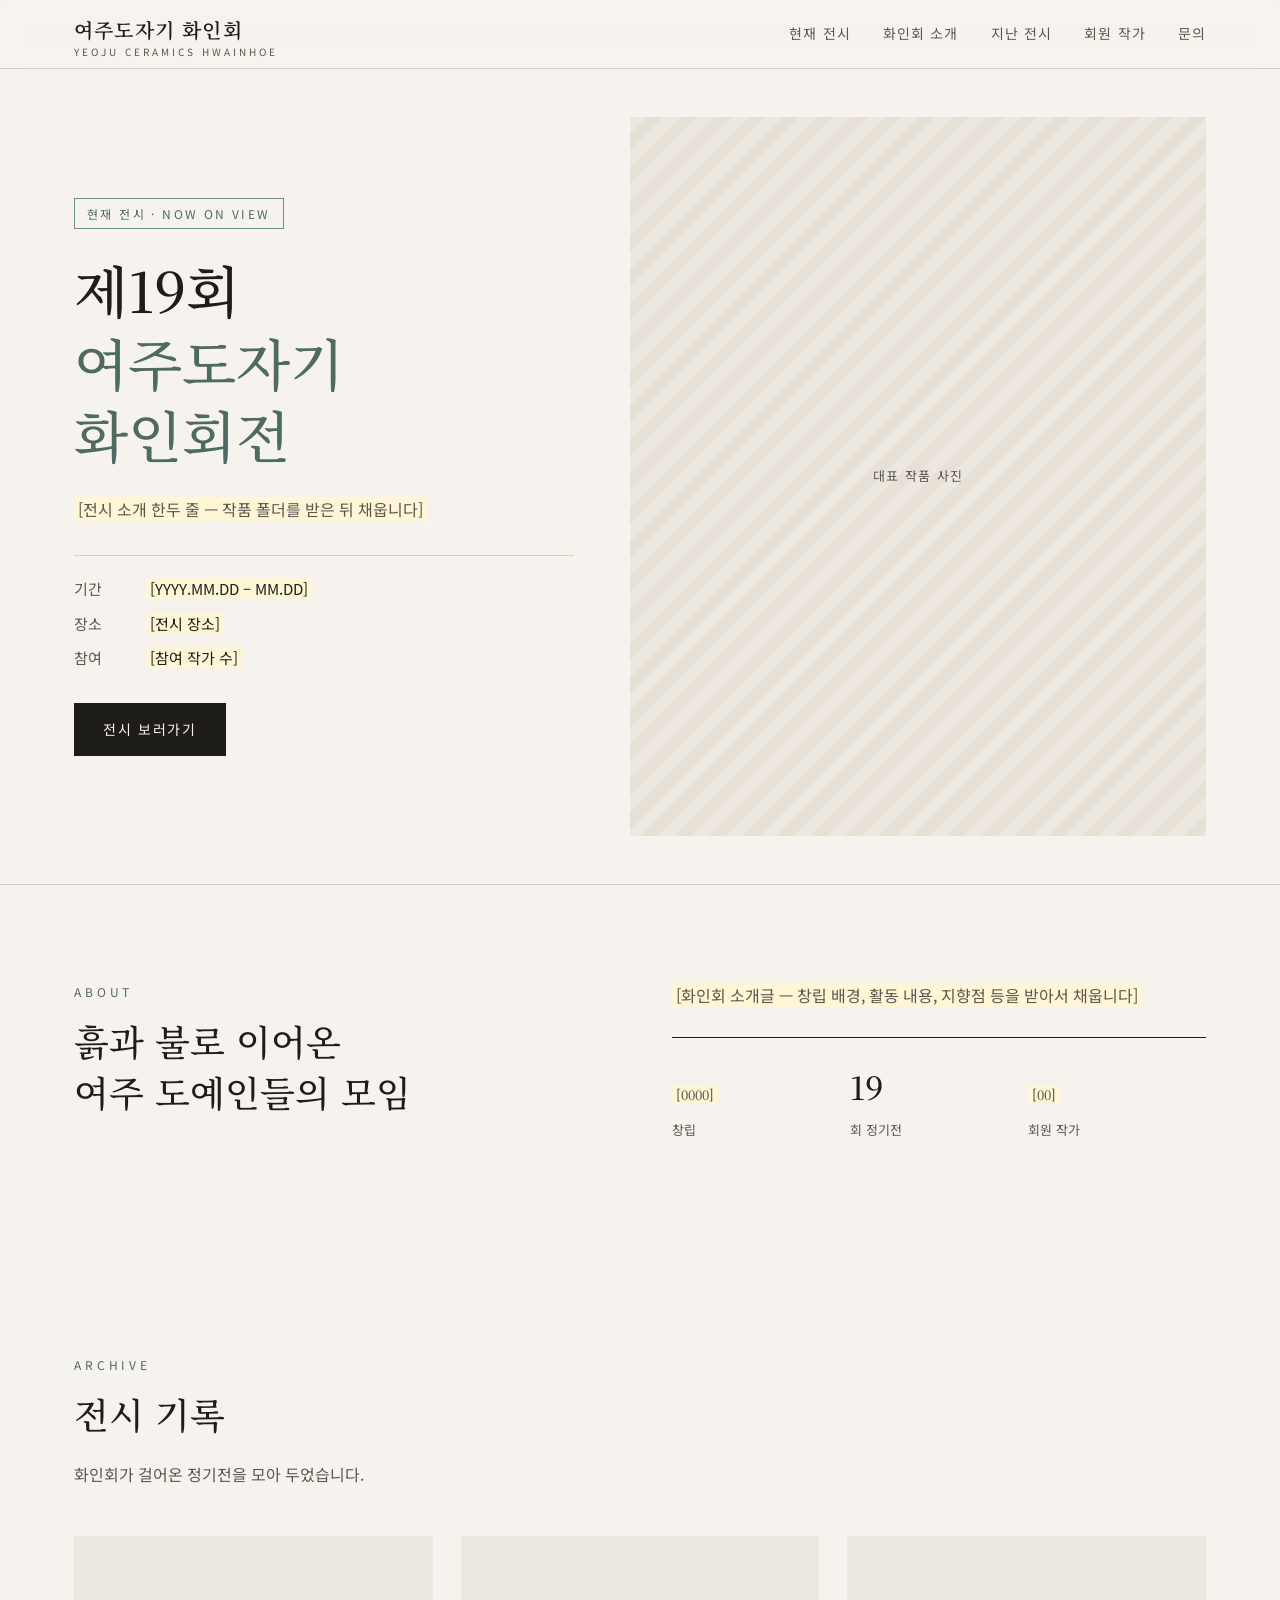
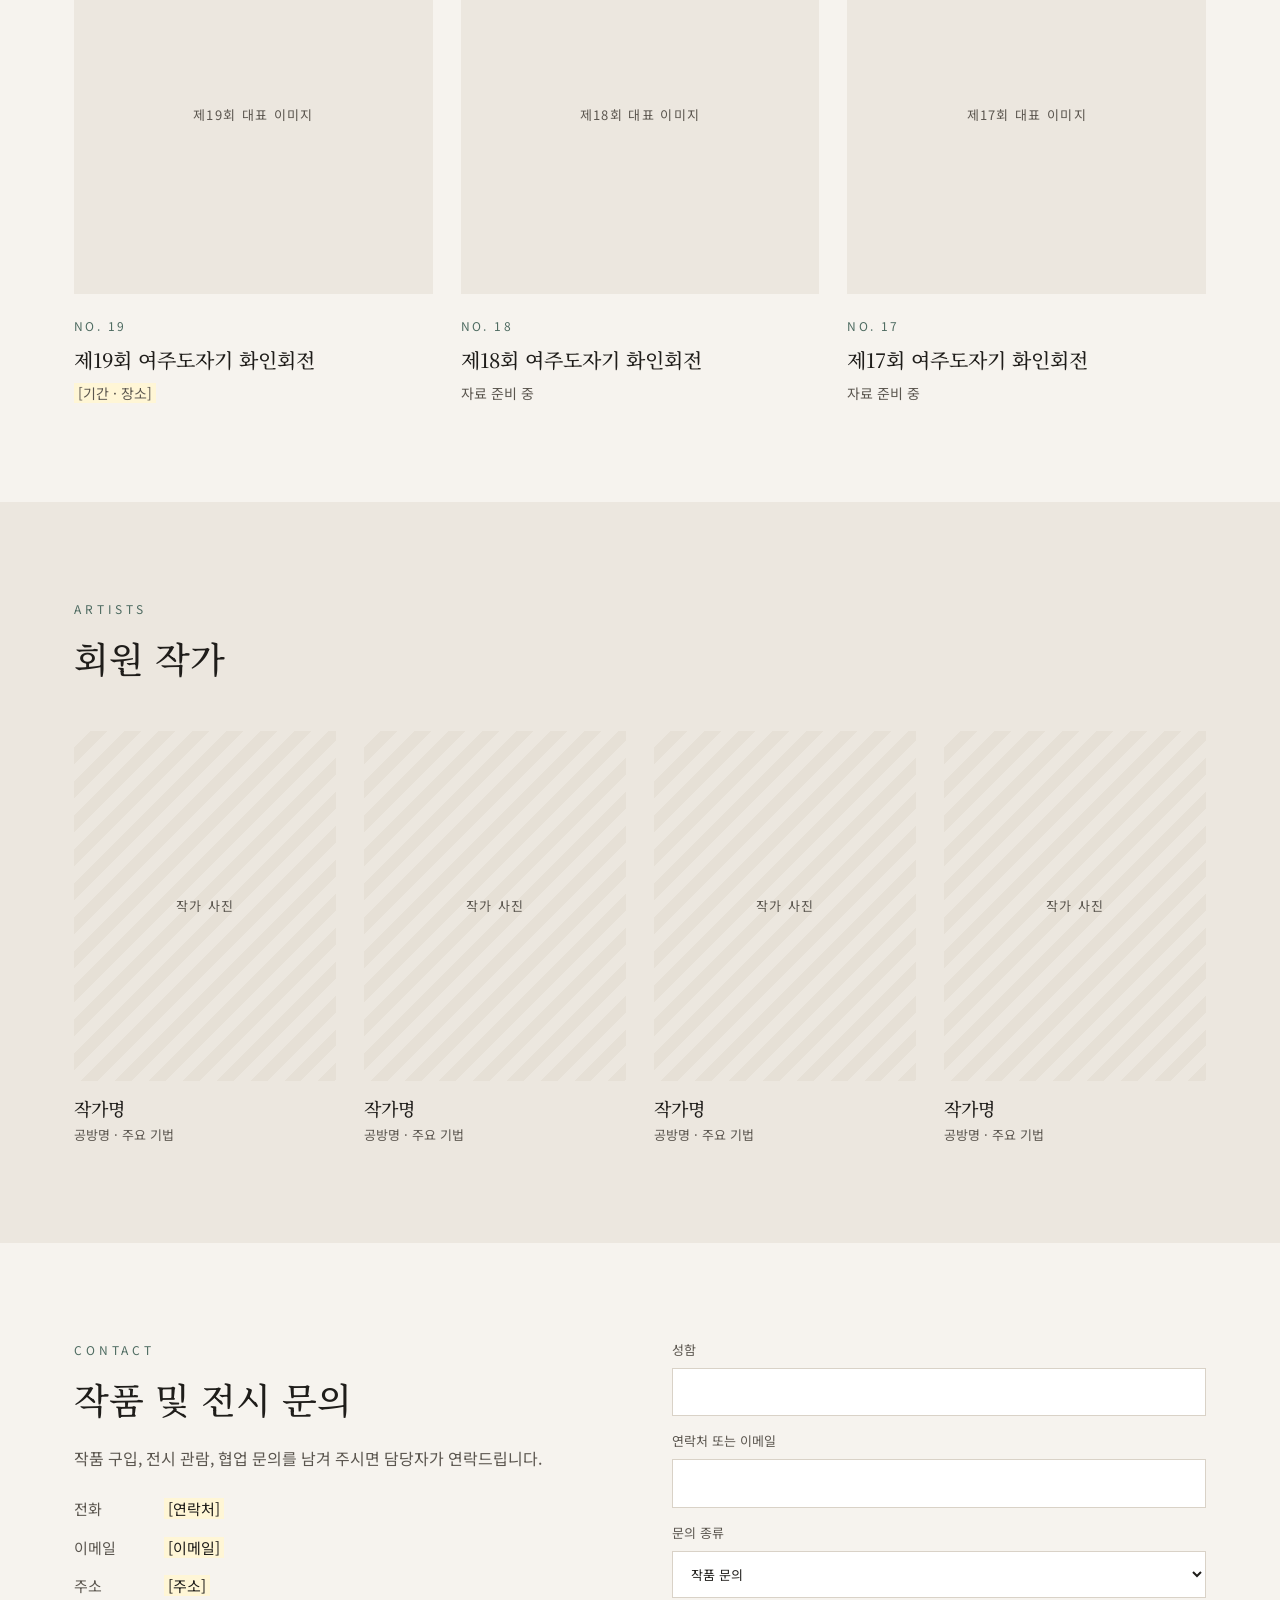
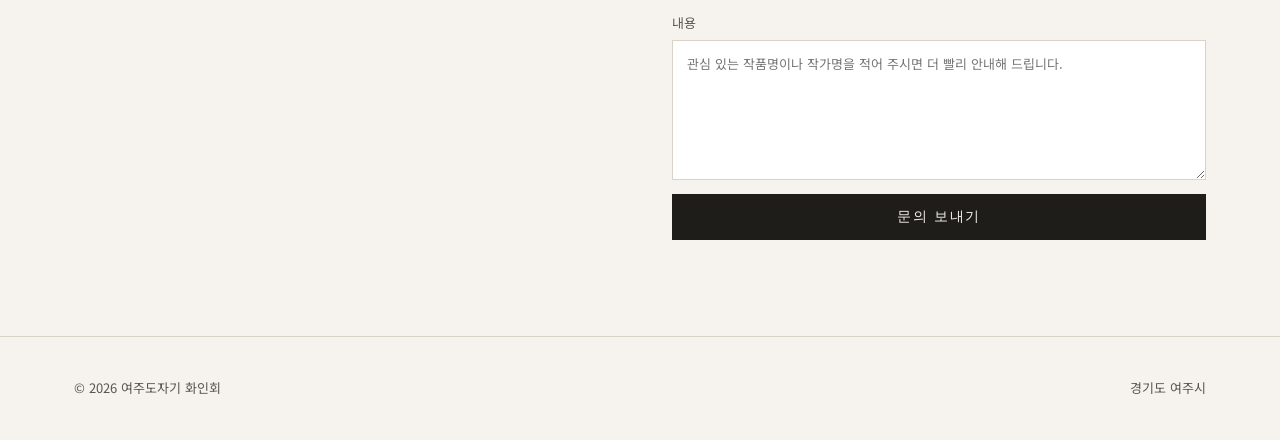
==== index.html @ 6e6736ce "여주도자기 화인회 사이트 기본 구성 Co-Authored-By: Claude Opus 5.5 <noreply@anthropic.com> Claude-Session: https://" ====
<!DOCTYPE html>
<html lang="ko">
<head>
<meta charset="UTF-8">
<meta name="viewport" content="width=device-width, initial-scale=1.0">
<title>여주도자기 화인회</title>
<meta name="description" content="여주도자기 화인회 — 여주 도예인들의 작품을 소개하는 온라인 전시관">
<link rel="preconnect" href="https://fonts.googleapis.com">
<link rel="preconnect" href="https://fonts.gstatic.com" crossorigin>
<link href="https://fonts.googleapis.com/css2?family=Noto+Sans+KR:wght@300;400;500&family=Noto+Serif+KR:wght@400;500;600&display=swap" rel="stylesheet">
<link rel="stylesheet" href="assets/css/style.css">
</head>
<body>

<header class="site-header">
  <div class="wrap">
    <a href="./" class="logo">여주도자기 화인회<small>YEOJU CERAMICS HWAINHOE</small></a>
    <nav class="nav">
      <a href="#exhibition">현재 전시</a>
      <a href="#about">화인회 소개</a>
      <a href="#archive">지난 전시</a>
      <a href="#artists">회원 작가</a>
      <a href="#contact">문의</a>
    </nav>
    <button class="menu-btn" aria-label="메뉴">☰</button>
  </div>
</header>

<!-- 현재 전시 -->
<section class="hero" id="exhibition">
  <div class="wrap">
    <div>
      <span class="tag">현재 전시 · NOW ON VIEW</span>
      <h1>제19회<br><em>여주도자기 화인회전</em></h1>
      <p class="lead"><span class="todo">[전시 소개 한두 줄 — 작품 폴더를 받은 뒤 채웁니다]</span></p>
      <dl class="meta">
        <dt>기간</dt><dd><span class="todo">[YYYY.MM.DD – MM.DD]</span></dd>
        <dt>장소</dt><dd><span class="todo">[전시 장소]</span></dd>
        <dt>참여</dt><dd><span class="todo">[참여 작가 수]</span></dd>
      </dl>
      <a href="exhibitions/19th/" class="btn solid">전시 보러가기</a>
    </div>
    <div class="visual placeholder">대표 작품 사진</div>
  </div>
</section>

<!-- 소개 -->
<section class="intro" id="about">
  <div class="wrap">
    <div>
      <p class="eyebrow">About</p>
      <h2 class="h2">흙과 불로 이어온<br>여주 도예인들의 모임</h2>
    </div>
    <div>
      <p class="lead"><span class="todo">[화인회 소개글 — 창립 배경, 활동 내용, 지향점 등을 받아서 채웁니다]</span></p>
      <div class="stats">
        <div><b><span class="todo">[0000]</span></b><span>창립</span></div>
        <div><b>19</b><span>회 정기전</span></div>
        <div><b><span class="todo">[00]</span></b><span>회원 작가</span></div>
      </div>
    </div>
  </div>
</section>

<!-- 지난 전시 -->
<section id="archive">
  <div class="wrap">
    <p class="eyebrow">Archive</p>
    <h2 class="h2">전시 기록</h2>
    <p class="lead">화인회가 걸어온 정기전을 모아 두었습니다.</p>
    <div class="ex-list">
      <a class="ex-card" href="exhibitions/19th/">
        <div class="thumb placeholder">제19회 대표 이미지</div>
        <span class="no">NO. 19</span>
        <h3>제19회 여주도자기 화인회전</h3>
        <p><span class="todo">[기간 · 장소]</span></p>
      </a>
      <div class="ex-card">
        <div class="thumb placeholder">제18회 대표 이미지</div>
        <span class="no">NO. 18</span>
        <h3>제18회 여주도자기 화인회전</h3>
        <p>자료 준비 중</p>
      </div>
      <div class="ex-card">
        <div class="thumb placeholder">제17회 대표 이미지</div>
        <span class="no">NO. 17</span>
        <h3>제17회 여주도자기 화인회전</h3>
        <p>자료 준비 중</p>
      </div>
    </div>
  </div>
</section>

<!-- 회원 작가 -->
<section class="artists" id="artists">
  <div class="wrap">
    <p class="eyebrow">Artists</p>
    <h2 class="h2">회원 작가</h2>
    <div class="artist-grid">
      <div class="artist"><div class="ph placeholder">작가 사진</div><h4>작가명</h4><p>공방명 · 주요 기법</p></div>
      <div class="artist"><div class="ph placeholder">작가 사진</div><h4>작가명</h4><p>공방명 · 주요 기법</p></div>
      <div class="artist"><div class="ph placeholder">작가 사진</div><h4>작가명</h4><p>공방명 · 주요 기법</p></div>
      <div class="artist"><div class="ph placeholder">작가 사진</div><h4>작가명</h4><p>공방명 · 주요 기법</p></div>
    </div>
  </div>
</section>

<!-- 문의 -->
<section class="contact" id="contact">
  <div class="wrap">
    <div class="info">
      <p class="eyebrow">Contact</p>
      <h2 class="h2">작품 및 전시 문의</h2>
      <p class="lead">작품 구입, 전시 관람, 협업 문의를 남겨 주시면 담당자가 연락드립니다.</p>
      <dl>
        <dt>전화</dt><dd><span class="todo">[연락처]</span></dd>
        <dt>이메일</dt><dd><span class="todo">[이메일]</span></dd>
        <dt>주소</dt><dd><span class="todo">[주소]</span></dd>
      </dl>
    </div>
    <!-- 문의 양식: Formspree 등에서 받은 주소를 action에 넣으면 작동합니다 -->
    <form class="inquiry" action="https://formspree.io/f/YOUR_FORM_ID" method="POST">
      <label>성함<input name="name" required></label>
      <label>연락처 또는 이메일<input name="contact" required></label>
      <label>문의 종류
        <select name="type">
          <option>작품 문의</option><option>전시 관람</option><option>협업·기타</option>
        </select>
      </label>
      <label>내용<textarea name="message" required placeholder="관심 있는 작품명이나 작가명을 적어 주시면 더 빨리 안내해 드립니다."></textarea></label>
      <button class="btn solid" type="submit">문의 보내기</button>
    </form>
  </div>
</section>

<footer class="site-footer">
  <div class="wrap">
    <span>© <span data-year></span> 여주도자기 화인회</span>
    <span>경기도 여주시</span>
  </div>
</footer>

<script src="assets/js/main.js"></script>
</body>
</html>
---- assets/css/style.css ----
/* 여주도자기 화인회 — 전시장 컨셉 스타일 */
:root{
  --paper:#f6f3ee;      /* 백자 바탕 */
  --paper-2:#ece7df;
  --ink:#1f1d1a;        /* 먹색 */
  --ink-2:#5b564f;
  --line:#d9d2c7;
  --celadon:#6f8f84;    /* 청자색 포인트 */
  --celadon-d:#4e6b61;
  --max:1180px;
  --serif:"Noto Serif KR", "Nanum Myeongjo", serif;
  --sans:"Noto Sans KR", "Apple SD Gothic Neo", "Malgun Gothic", sans-serif;
}
*{box-sizing:border-box;margin:0;padding:0}
html{scroll-behavior:smooth}
body{background:var(--paper);color:var(--ink);font-family:var(--sans);font-size:16px;line-height:1.75;word-break:keep-all;-webkit-font-smoothing:antialiased}
img{max-width:100%;display:block}
a{color:inherit;text-decoration:none}
.wrap{max-width:var(--max);margin:0 auto;padding:0 24px}

/* 헤더 */
.site-header{position:sticky;top:0;z-index:50;background:rgba(246,243,238,.92);backdrop-filter:blur(8px);border-bottom:1px solid var(--line)}
.site-header .wrap{display:flex;align-items:center;justify-content:space-between;height:68px}
.logo{font-family:var(--serif);font-size:20px;font-weight:600;letter-spacing:.06em}
.logo small{display:block;font-family:var(--sans);font-size:10px;letter-spacing:.3em;color:var(--ink-2);font-weight:400;line-height:1}
.nav{display:flex;gap:32px;font-size:14px;letter-spacing:.08em}
.nav a{color:var(--ink-2);padding:6px 0;border-bottom:1px solid transparent;transition:.2s}
.nav a:hover,.nav a.on{color:var(--ink);border-color:var(--ink)}
.menu-btn{display:none;background:none;border:0;font-size:22px;cursor:pointer;color:var(--ink)}

/* 공통 섹션 */
section{padding:96px 0}
.eyebrow{font-size:12px;letter-spacing:.32em;color:var(--celadon-d);text-transform:uppercase;margin-bottom:14px}
.h2{font-family:var(--serif);font-size:clamp(26px,3.2vw,36px);font-weight:500;line-height:1.4;margin-bottom:20px}
.lead{color:var(--ink-2);max-width:640px}
.btn{display:inline-block;padding:13px 28px;border:1px solid var(--ink);font-size:14px;letter-spacing:.12em;transition:.2s}
.btn:hover{background:var(--ink);color:var(--paper)}
.btn.solid{background:var(--ink);color:var(--paper)}
.btn.solid:hover{background:var(--celadon-d);border-color:var(--celadon-d)}
.placeholder{background:repeating-linear-gradient(135deg,var(--paper-2) 0 12px,#e6e0d6 12px 24px);display:flex;align-items:center;justify-content:center;color:var(--ink-2);font-size:13px;letter-spacing:.1em}
.todo{background:#fff6d6;padding:0 4px}

/* 메인 히어로 = 현재 전시 */
.hero{padding:0;border-bottom:1px solid var(--line)}
.hero .wrap{display:grid;grid-template-columns:1fr 1.15fr;gap:56px;align-items:center;min-height:calc(88vh - 68px);padding-top:48px;padding-bottom:48px}
.hero .tag{display:inline-block;font-size:12px;letter-spacing:.2em;border:1px solid var(--celadon);color:var(--celadon-d);padding:4px 12px;margin-bottom:24px}
.hero h1{font-family:var(--serif);font-weight:500;font-size:clamp(34px,4.6vw,56px);line-height:1.3;margin-bottom:24px}
.hero h1 em{font-style:normal;color:var(--celadon-d)}
.hero .meta{border-top:1px solid var(--line);margin:32px 0;padding-top:20px;display:grid;grid-template-columns:72px 1fr;row-gap:8px;font-size:15px}
.hero .meta dt{color:var(--ink-2)}
.hero .visual{aspect-ratio:4/5;width:100%}
.hero .visual img{width:100%;height:100%;object-fit:cover}

/* 소개 */
.intro .wrap{display:grid;grid-template-columns:1fr 1fr;gap:64px}
.intro .stats{display:grid;grid-template-columns:repeat(3,1fr);border-top:1px solid var(--ink);margin-top:28px}
.intro .stats div{padding:20px 0}
.intro .stats b{display:block;font-family:var(--serif);font-size:32px;font-weight:500}
.intro .stats span{font-size:13px;color:var(--ink-2)}

/* 전시 목록 */
.ex-list{display:grid;grid-template-columns:repeat(3,1fr);gap:40px 28px;margin-top:48px}
.ex-card .thumb{aspect-ratio:1/1;overflow:hidden;margin-bottom:16px;background:var(--paper-2)}
.ex-card .thumb img{width:100%;height:100%;object-fit:cover;transition:transform .6s}
.ex-card:hover .thumb img{transform:scale(1.04)}
.ex-card .no{font-size:12px;letter-spacing:.2em;color:var(--celadon-d)}
.ex-card h3{font-family:var(--serif);font-weight:500;font-size:20px;margin:4px 0}
.ex-card p{font-size:14px;color:var(--ink-2)}

/* 작가 */
.artists{background:var(--paper-2)}
.artist-grid{display:grid;grid-template-columns:repeat(4,1fr);gap:28px;margin-top:48px}
.artist .ph{aspect-ratio:3/4;margin-bottom:12px}
.artist h4{font-family:var(--serif);font-weight:500;font-size:18px}
.artist p{font-size:13px;color:var(--ink-2)}

/* 문의 */
.contact .wrap{display:grid;grid-template-columns:1fr 1fr;gap:64px}
.info dl{display:grid;grid-template-columns:90px 1fr;row-gap:12px;margin-top:24px;font-size:15px}
.info dt{color:var(--ink-2)}
form.inquiry{display:grid;gap:14px}
form.inquiry label{font-size:13px;color:var(--ink-2);display:grid;gap:6px}
form.inquiry input,form.inquiry textarea,form.inquiry select{font:inherit;padding:12px 14px;border:1px solid var(--line);background:#fff;color:var(--ink);border-radius:0}
form.inquiry input:focus,form.inquiry textarea:focus,form.inquiry select:focus{outline:1px solid var(--celadon);border-color:var(--celadon)}
form.inquiry textarea{min-height:140px;resize:vertical}

/* 전시 상세 페이지 */
.ex-head{padding:80px 0 56px;border-bottom:1px solid var(--line)}
.ex-head h1{font-family:var(--serif);font-weight:500;font-size:clamp(32px,4vw,48px);line-height:1.35;margin:8px 0 24px}
.ex-head .meta{display:flex;flex-wrap:wrap;gap:8px 40px;font-size:15px}
.ex-head .meta span b{color:var(--ink-2);font-weight:400;margin-right:10px}
.statement{max-width:720px;font-family:var(--serif);font-size:18px;line-height:2;color:#3a3631}
.filter{display:flex;flex-wrap:wrap;gap:8px;margin:40px 0 32px}
.filter button{font:inherit;font-size:13px;padding:7px 16px;border:1px solid var(--line);background:transparent;cursor:pointer;color:var(--ink-2)}
.filter button.on,.filter button:hover{border-color:var(--ink);color:var(--ink)}
.works{columns:3 300px;column-gap:28px}
.work{break-inside:avoid;margin-bottom:36px;cursor:zoom-in}
.work .img{background:var(--paper-2);overflow:hidden}
.work img{width:100%;transition:transform .6s}
.work:hover img{transform:scale(1.03)}
.work .cap{padding-top:12px;font-size:14px}
.work .cap b{display:block;font-family:var(--serif);font-weight:500;font-size:17px}
.work .cap span{color:var(--ink-2)}

/* 라이트박스 */
.lightbox{position:fixed;inset:0;background:rgba(20,19,17,.94);display:none;z-index:100;align-items:center;justify-content:center;padding:40px}
.lightbox.open{display:flex}
.lightbox figure{max-width:1000px;width:100%;text-align:center;color:#eee}
.lightbox img{max-height:78vh;margin:0 auto;object-fit:contain}
.lightbox figcaption{margin-top:16px;font-size:14px;line-height:1.7}
.lightbox figcaption b{font-family:var(--serif);font-size:18px;font-weight:500;display:block}
.lb-btn{position:absolute;background:none;border:0;color:#fff;font-size:30px;cursor:pointer;padding:16px;opacity:.7}
.lb-btn:hover{opacity:1}
.lb-close{top:12px;right:16px}.lb-prev{left:8px;top:50%;transform:translateY(-50%)}.lb-next{right:8px;top:50%;transform:translateY(-50%)}

/* 푸터 */
.site-footer{border-top:1px solid var(--line);padding:40px 0;font-size:13px;color:var(--ink-2)}
.site-footer .wrap{display:flex;justify-content:space-between;flex-wrap:wrap;gap:12px}

/* 반응형 */
@media (max-width:900px){
  .hero .wrap,.intro .wrap,.contact .wrap{grid-template-columns:1fr;gap:40px}
  .hero .visual{aspect-ratio:4/3;order:-1}
  .ex-list{grid-template-columns:repeat(2,1fr)}
  .artist-grid{grid-template-columns:repeat(2,1fr)}
  section{padding:72px 0}
}
@media (max-width:640px){
  .nav{display:none;position:absolute;top:68px;left:0;right:0;flex-direction:column;gap:0;background:var(--paper);border-bottom:1px solid var(--line);padding:8px 24px}
  .nav.open{display:flex}
  .nav a{padding:12px 0;border-bottom:1px solid var(--line)}
  .menu-btn{display:block}
  .ex-list{grid-template-columns:1fr}
}
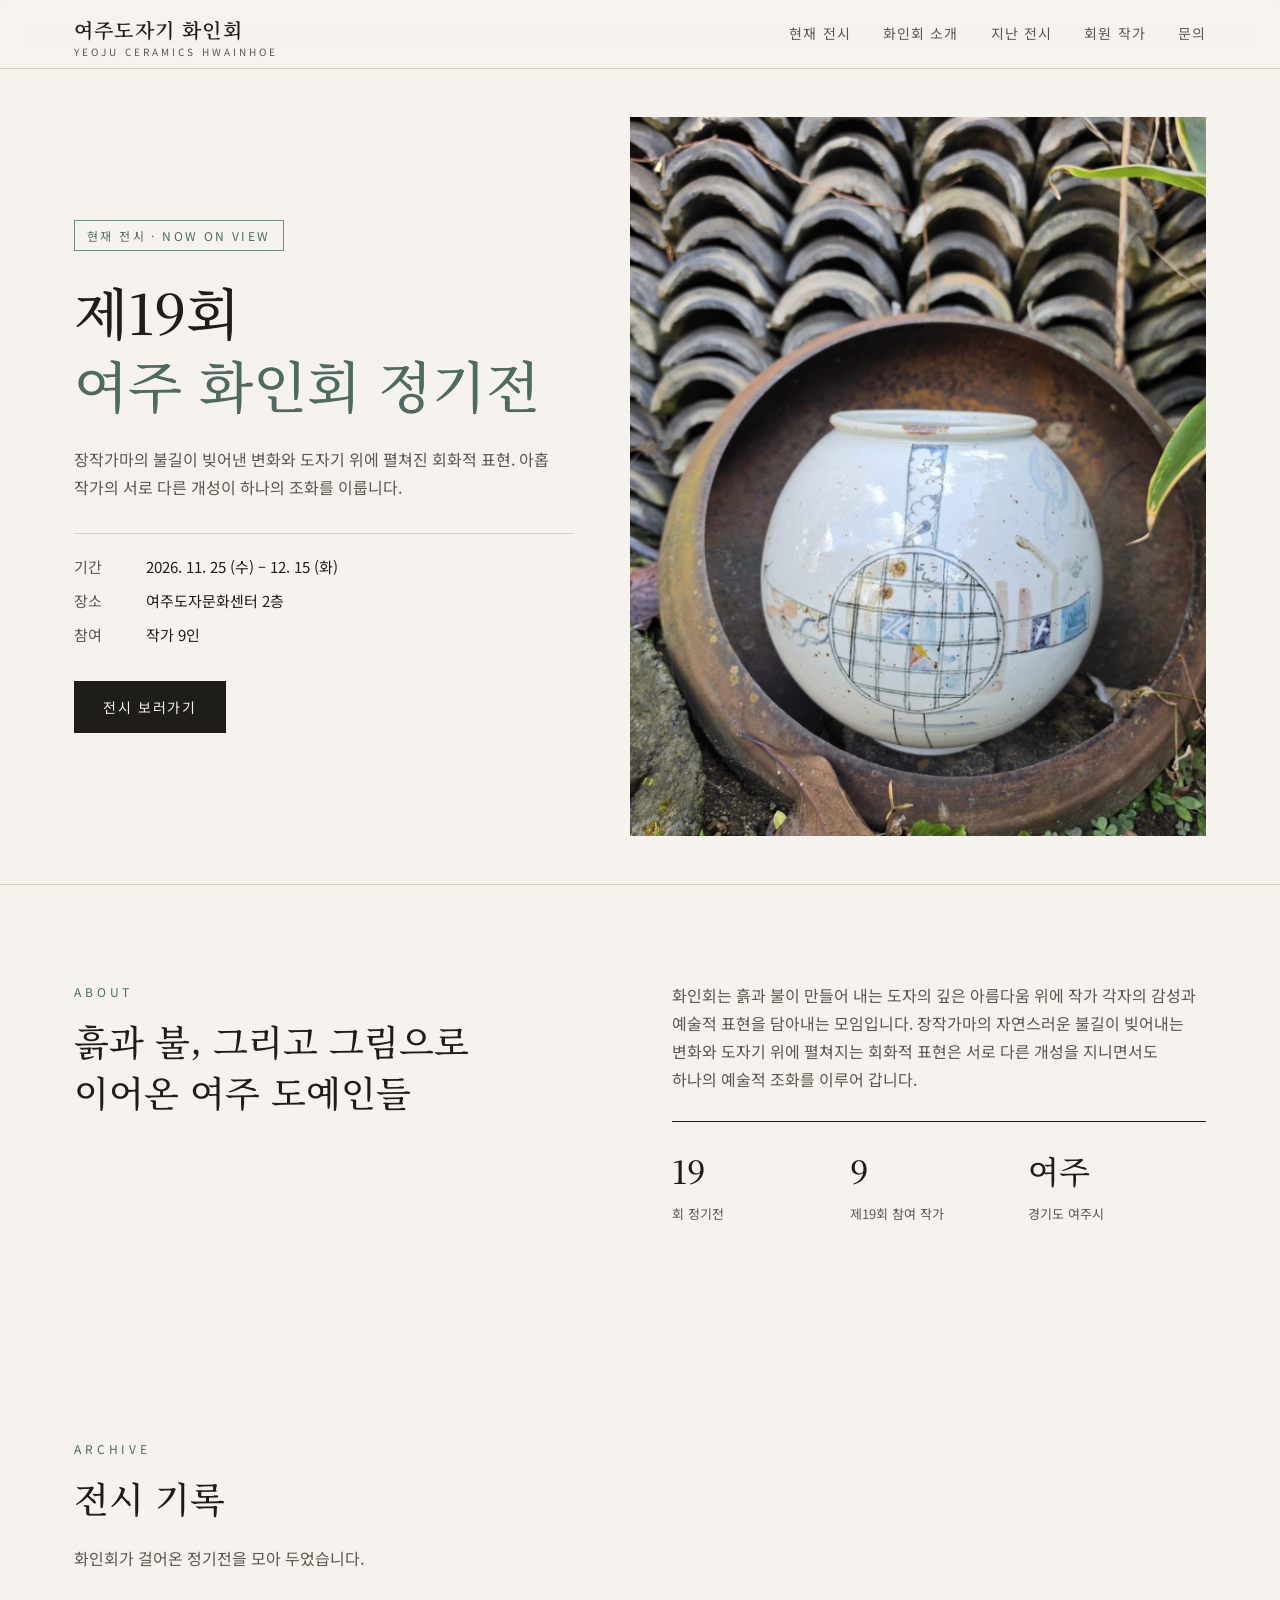
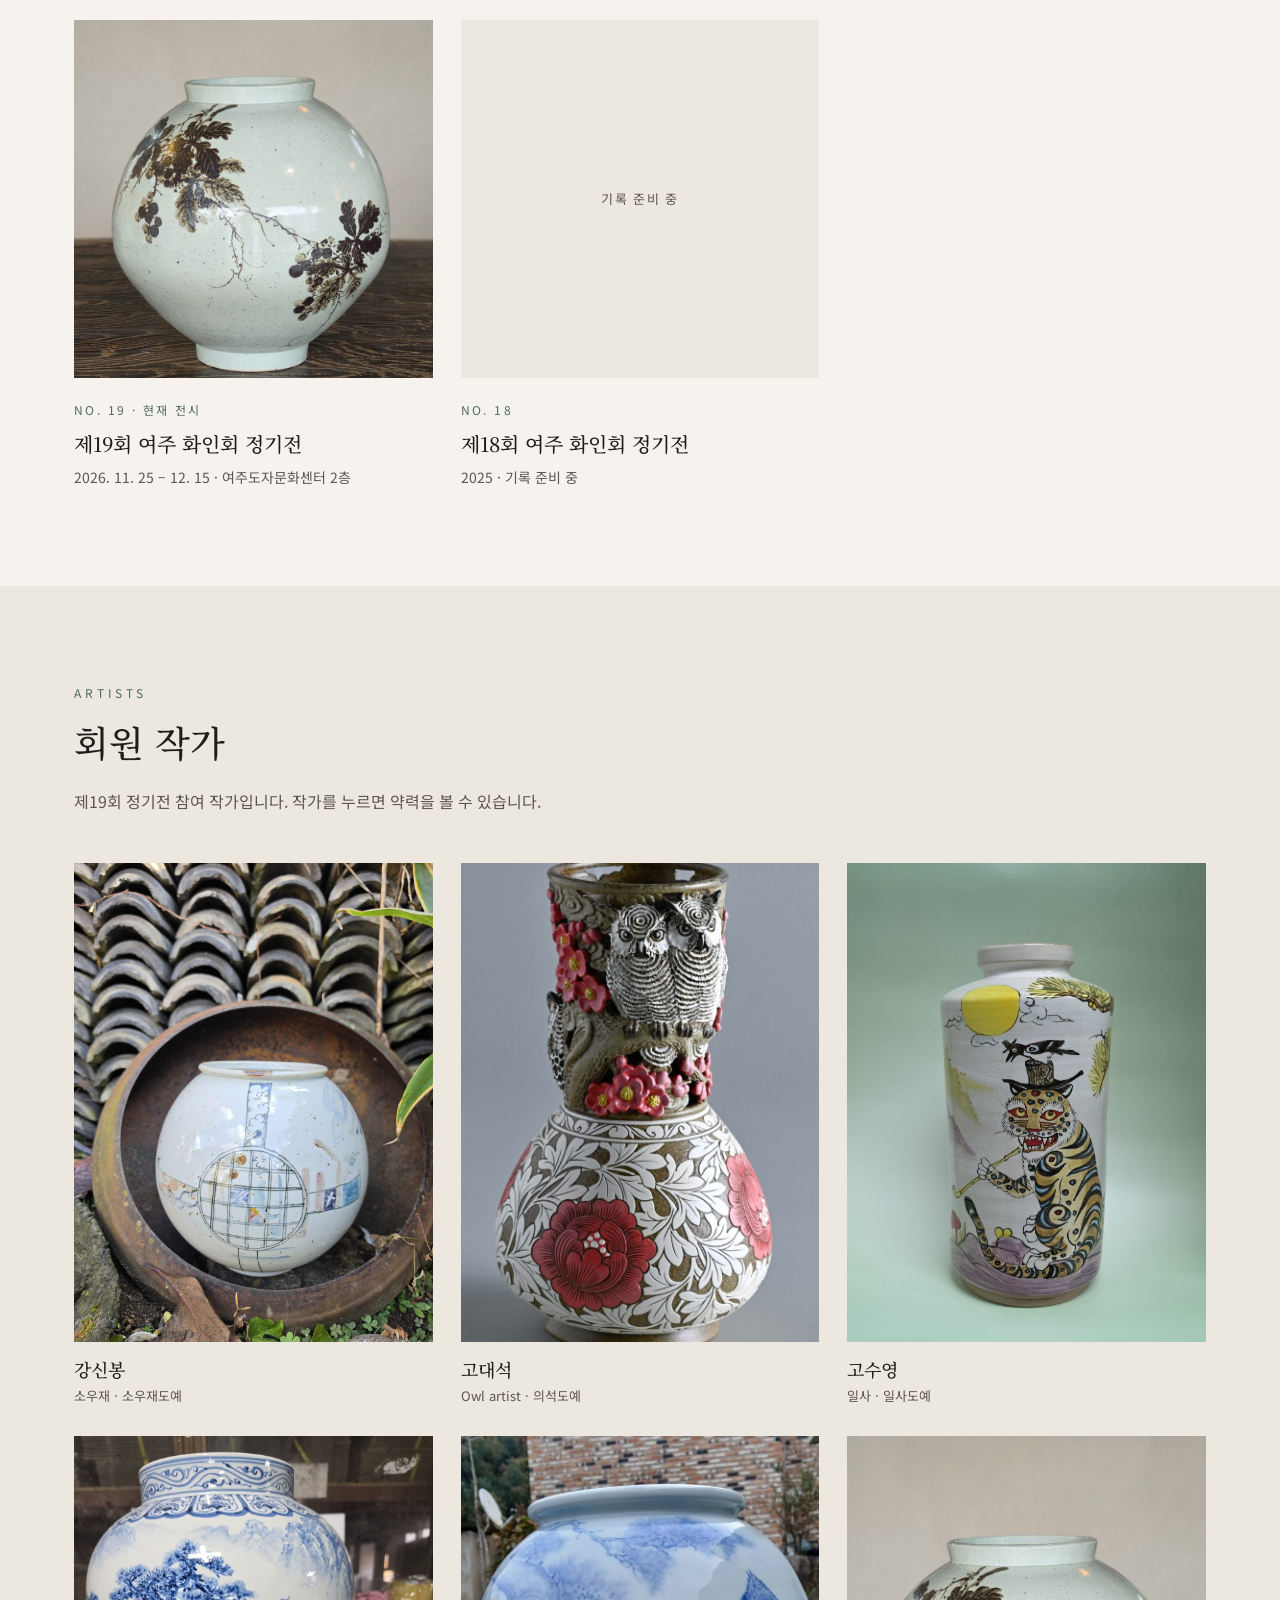
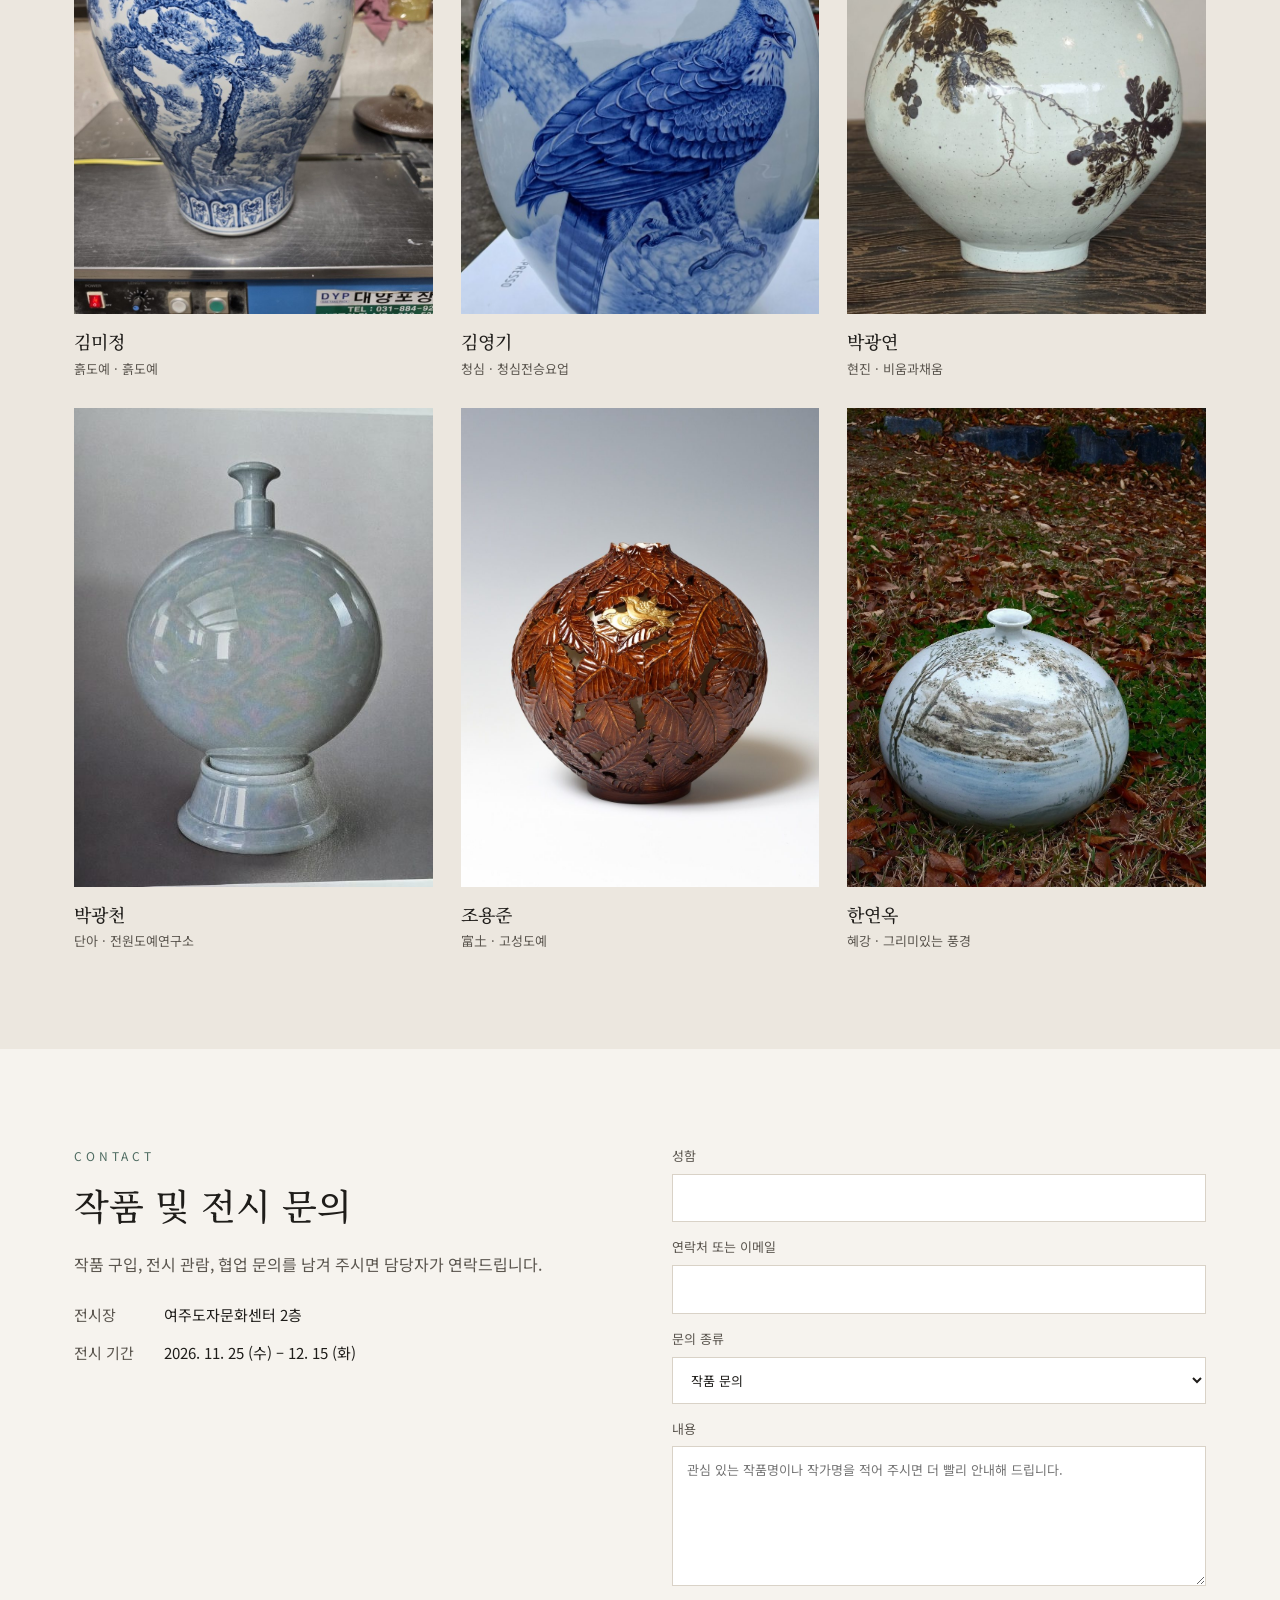
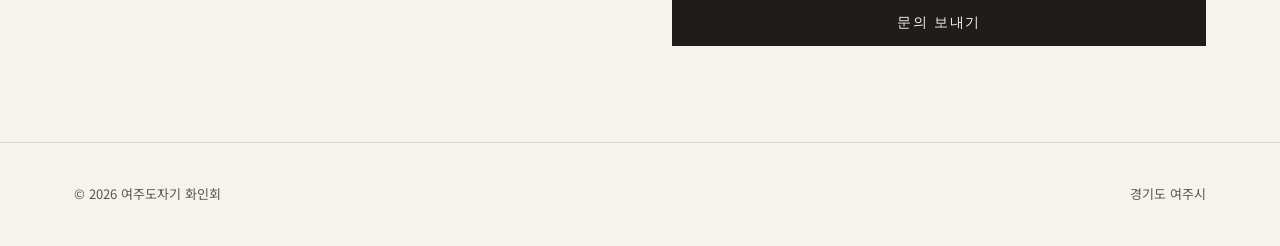
==== commit e51bfbb9: "제19회 여주 화인회 정기전 페이지 구성 (작품 9점, 참여 작가 약력) Co-Authored-By: Claude Opus 5.5 <noreply@anthropic.com> Cla" ====
--- a/index.html
+++ b/index.html
@@ -31,16 +31,16 @@
   <div class="wrap">
     <div>
       <span class="tag">현재 전시 · NOW ON VIEW</span>
-      <h1>제19회<br><em>여주도자기 화인회전</em></h1>
-      <p class="lead"><span class="todo">[전시 소개 한두 줄 — 작품 폴더를 받은 뒤 채웁니다]</span></p>
+      <h1>제19회<br><em>여주 화인회 정기전</em></h1>
+      <p class="lead">장작가마의 불길이 빚어낸 변화와 도자기 위에 펼쳐진 회화적 표현. 아홉 작가의 서로 다른 개성이 하나의 조화를 이룹니다.</p>
       <dl class="meta">
-        <dt>기간</dt><dd><span class="todo">[YYYY.MM.DD – MM.DD]</span></dd>
-        <dt>장소</dt><dd><span class="todo">[전시 장소]</span></dd>
-        <dt>참여</dt><dd><span class="todo">[참여 작가 수]</span></dd>
+        <dt>기간</dt><dd>2026. 11. 25 (수) – 12. 15 (화)</dd>
+        <dt>장소</dt><dd>여주도자문화센터 2층</dd>
+        <dt>참여</dt><dd>작가 9인</dd>
       </dl>
       <a href="exhibitions/19th/" class="btn solid">전시 보러가기</a>
     </div>
-    <div class="visual placeholder">대표 작품 사진</div>
+    <a class="visual" href="exhibitions/19th/"><img src="assets/img/19th/kang-sinbong.jpg" alt="강신봉 작가의 달항아리, 장작가마 앞에서"></a>
   </div>
 </section>
 
@@ -49,14 +49,14 @@
   <div class="wrap">
     <div>
       <p class="eyebrow">About</p>
-      <h2 class="h2">흙과 불로 이어온<br>여주 도예인들의 모임</h2>
+      <h2 class="h2">흙과 불, 그리고 그림으로<br>이어온 여주 도예인들</h2>
     </div>
     <div>
-      <p class="lead"><span class="todo">[화인회 소개글 — 창립 배경, 활동 내용, 지향점 등을 받아서 채웁니다]</span></p>
+      <p class="lead">화인회는 흙과 불이 만들어 내는 도자의 깊은 아름다움 위에 작가 각자의 감성과 예술적 표현을 담아내는 모임입니다. 장작가마의 자연스러운 불길이 빚어내는 변화와 도자기 위에 펼쳐지는 회화적 표현은 서로 다른 개성을 지니면서도 하나의 예술적 조화를 이루어 갑니다.</p>
       <div class="stats">
-        <div><b><span class="todo">[0000]</span></b><span>창립</span></div>
         <div><b>19</b><span>회 정기전</span></div>
-        <div><b><span class="todo">[00]</span></b><span>회원 작가</span></div>
+        <div><b>9</b><span>제19회 참여 작가</span></div>
+        <div><b>여주</b><span>경기도 여주시</span></div>
       </div>
     </div>
   </div>
@@ -70,22 +70,16 @@
     <p class="lead">화인회가 걸어온 정기전을 모아 두었습니다.</p>
     <div class="ex-list">
       <a class="ex-card" href="exhibitions/19th/">
-        <div class="thumb placeholder">제19회 대표 이미지</div>
-        <span class="no">NO. 19</span>
-        <h3>제19회 여주도자기 화인회전</h3>
-        <p><span class="todo">[기간 · 장소]</span></p>
+        <div class="thumb"><img src="assets/img/19th/park-gwangyeon.jpg" alt="제19회 정기전 출품작" loading="lazy"></div>
+        <span class="no">NO. 19 · 현재 전시</span>
+        <h3>제19회 여주 화인회 정기전</h3>
+        <p>2026. 11. 25 – 12. 15 · 여주도자문화센터 2층</p>
       </a>
       <div class="ex-card">
-        <div class="thumb placeholder">제18회 대표 이미지</div>
+        <div class="thumb placeholder">기록 준비 중</div>
         <span class="no">NO. 18</span>
-        <h3>제18회 여주도자기 화인회전</h3>
-        <p>자료 준비 중</p>
-      </div>
-      <div class="ex-card">
-        <div class="thumb placeholder">제17회 대표 이미지</div>
-        <span class="no">NO. 17</span>
-        <h3>제17회 여주도자기 화인회전</h3>
-        <p>자료 준비 중</p>
+        <h3>제18회 여주 화인회 정기전</h3>
+        <p>2025 · 기록 준비 중</p>
       </div>
     </div>
   </div>
@@ -96,11 +90,17 @@
   <div class="wrap">
     <p class="eyebrow">Artists</p>
     <h2 class="h2">회원 작가</h2>
+    <p class="lead">제19회 정기전 참여 작가입니다. 작가를 누르면 약력을 볼 수 있습니다.</p>
     <div class="artist-grid">
-      <div class="artist"><div class="ph placeholder">작가 사진</div><h4>작가명</h4><p>공방명 · 주요 기법</p></div>
-      <div class="artist"><div class="ph placeholder">작가 사진</div><h4>작가명</h4><p>공방명 · 주요 기법</p></div>
-      <div class="artist"><div class="ph placeholder">작가 사진</div><h4>작가명</h4><p>공방명 · 주요 기법</p></div>
-      <div class="artist"><div class="ph placeholder">작가 사진</div><h4>작가명</h4><p>공방명 · 주요 기법</p></div>
+      <a class="artist" href="exhibitions/19th/#kang-sinbong"><div class="ph"><img src="assets/img/19th/kang-sinbong.jpg" alt="강신봉 작가 작품" loading="lazy"></div><h4>강신봉</h4><p>소우재 · 소우재도예</p></a>
+      <a class="artist" href="exhibitions/19th/#go-daeseok"><div class="ph"><img src="assets/img/19th/go-daeseok.jpg" alt="고대석 작가 작품" loading="lazy"></div><h4>고대석</h4><p>Owl artist · 의석도예</p></a>
+      <a class="artist" href="exhibitions/19th/#go-suyeong"><div class="ph"><img src="assets/img/19th/go-suyeong.jpg" alt="고수영 작가 작품" loading="lazy"></div><h4>고수영</h4><p>일사 · 일사도예</p></a>
+      <a class="artist" href="exhibitions/19th/#kim-mijeong"><div class="ph"><img src="assets/img/19th/kim-mijeong.jpg" alt="김미정 작가 작품" loading="lazy"></div><h4>김미정</h4><p>흙도예 · 흙도예</p></a>
+      <a class="artist" href="exhibitions/19th/#kim-yeonggi"><div class="ph"><img src="assets/img/19th/kim-yeonggi.jpg" alt="김영기 작가 작품" loading="lazy"></div><h4>김영기</h4><p>청심 · 청심전승요업</p></a>
+      <a class="artist" href="exhibitions/19th/#park-gwangyeon"><div class="ph"><img src="assets/img/19th/park-gwangyeon.jpg" alt="박광연 작가 작품" loading="lazy"></div><h4>박광연</h4><p>현진 · 비움과채움</p></a>
+      <a class="artist" href="exhibitions/19th/#park-gwangcheon"><div class="ph"><img src="assets/img/19th/park-gwangcheon.jpg" alt="박광천 작가 작품" loading="lazy"></div><h4>박광천</h4><p>단아 · 전원도예연구소</p></a>
+      <a class="artist" href="exhibitions/19th/#jo-yongjun"><div class="ph"><img src="assets/img/19th/jo-yongjun.jpg" alt="조용준 작가 작품" loading="lazy"></div><h4>조용준</h4><p>富土 · 고성도예</p></a>
+      <a class="artist" href="exhibitions/19th/#han-yeonok"><div class="ph"><img src="assets/img/19th/han-yeonok.jpg" alt="한연옥 작가 작품" loading="lazy"></div><h4>한연옥</h4><p>혜강 · 그리미있는 풍경</p></a>
     </div>
   </div>
 </section>
@@ -113,9 +113,8 @@
       <h2 class="h2">작품 및 전시 문의</h2>
       <p class="lead">작품 구입, 전시 관람, 협업 문의를 남겨 주시면 담당자가 연락드립니다.</p>
       <dl>
-        <dt>전화</dt><dd><span class="todo">[연락처]</span></dd>
-        <dt>이메일</dt><dd><span class="todo">[이메일]</span></dd>
-        <dt>주소</dt><dd><span class="todo">[주소]</span></dd>
+        <dt>전시장</dt><dd>여주도자문화센터 2층</dd>
+        <dt>전시 기간</dt><dd>2026. 11. 25 (수) – 12. 15 (화)</dd>
       </dl>
     </div>
     <!-- 문의 양식: Formspree 등에서 받은 주소를 action에 넣으면 작동합니다 -->
@@ -129,6 +128,7 @@
       </label>
       <label>내용<textarea name="message" required placeholder="관심 있는 작품명이나 작가명을 적어 주시면 더 빨리 안내해 드립니다."></textarea></label>
       <button class="btn solid" type="submit">문의 보내기</button>
+      <p class="form-msg" hidden></p>
     </form>
   </div>
 </section>
--- a/assets/css/style.css
+++ b/assets/css/style.css
@@ -132,3 +132,32 @@
   .menu-btn{display:block}
   .ex-list{grid-template-columns:1fr}
 }
+
+/* ---- 제19회 실제 콘텐츠용 추가 스타일 ---- */
+.hero .visual{display:block;overflow:hidden;background:var(--paper-2)}
+.hero .visual img{transition:transform .8s}
+.hero .visual:hover img{transform:scale(1.03)}
+.ex-head .credits{margin-top:20px;font-size:13px;color:var(--ink-2)}
+.greeting{padding-bottom:40px}
+.statement p{margin-bottom:1.1em}
+.statement .sign{margin-top:28px;font-size:15px;color:var(--ink-2);font-family:var(--sans)}
+.gallery{padding-top:40px}
+.works{margin-top:40px}
+.artist{display:block}
+.artist .ph{overflow:hidden;background:var(--paper-2)}
+.artist .ph img{width:100%;height:100%;object-fit:cover;transition:transform .6s}
+.artist:hover .ph img{transform:scale(1.04)}
+.artist-grid{grid-template-columns:repeat(3,1fr)}
+.profiles-sec{background:var(--paper-2)}
+.profiles{display:grid;grid-template-columns:1fr 1fr;gap:28px;margin-top:40px}
+.profile{display:grid;grid-template-columns:120px 1fr;gap:24px;background:var(--paper);padding:24px;scroll-margin-top:90px}
+.profile img{width:120px;height:150px;object-fit:cover}
+.profile .ho{font-size:12px;letter-spacing:.1em;color:var(--celadon-d)}
+.profile h3{font-family:var(--serif);font-weight:500;font-size:22px;margin:2px 0 10px}
+.profile .cv{list-style:none;font-size:13.5px;color:var(--ink-2);line-height:1.8}
+.profile .cv li{padding-left:12px;position:relative}
+.profile .cv li::before{content:"";position:absolute;left:0;top:.85em;width:4px;height:1px;background:var(--ink-2)}
+.profile:target{outline:1px solid var(--celadon)}
+.form-msg{font-size:14px;color:var(--celadon-d)}
+@media (max-width:900px){.profiles{grid-template-columns:1fr}.artist-grid{grid-template-columns:repeat(2,1fr)}}
+@media (max-width:640px){.profile{grid-template-columns:88px 1fr;gap:16px;padding:18px}.profile img{width:88px;height:110px}}
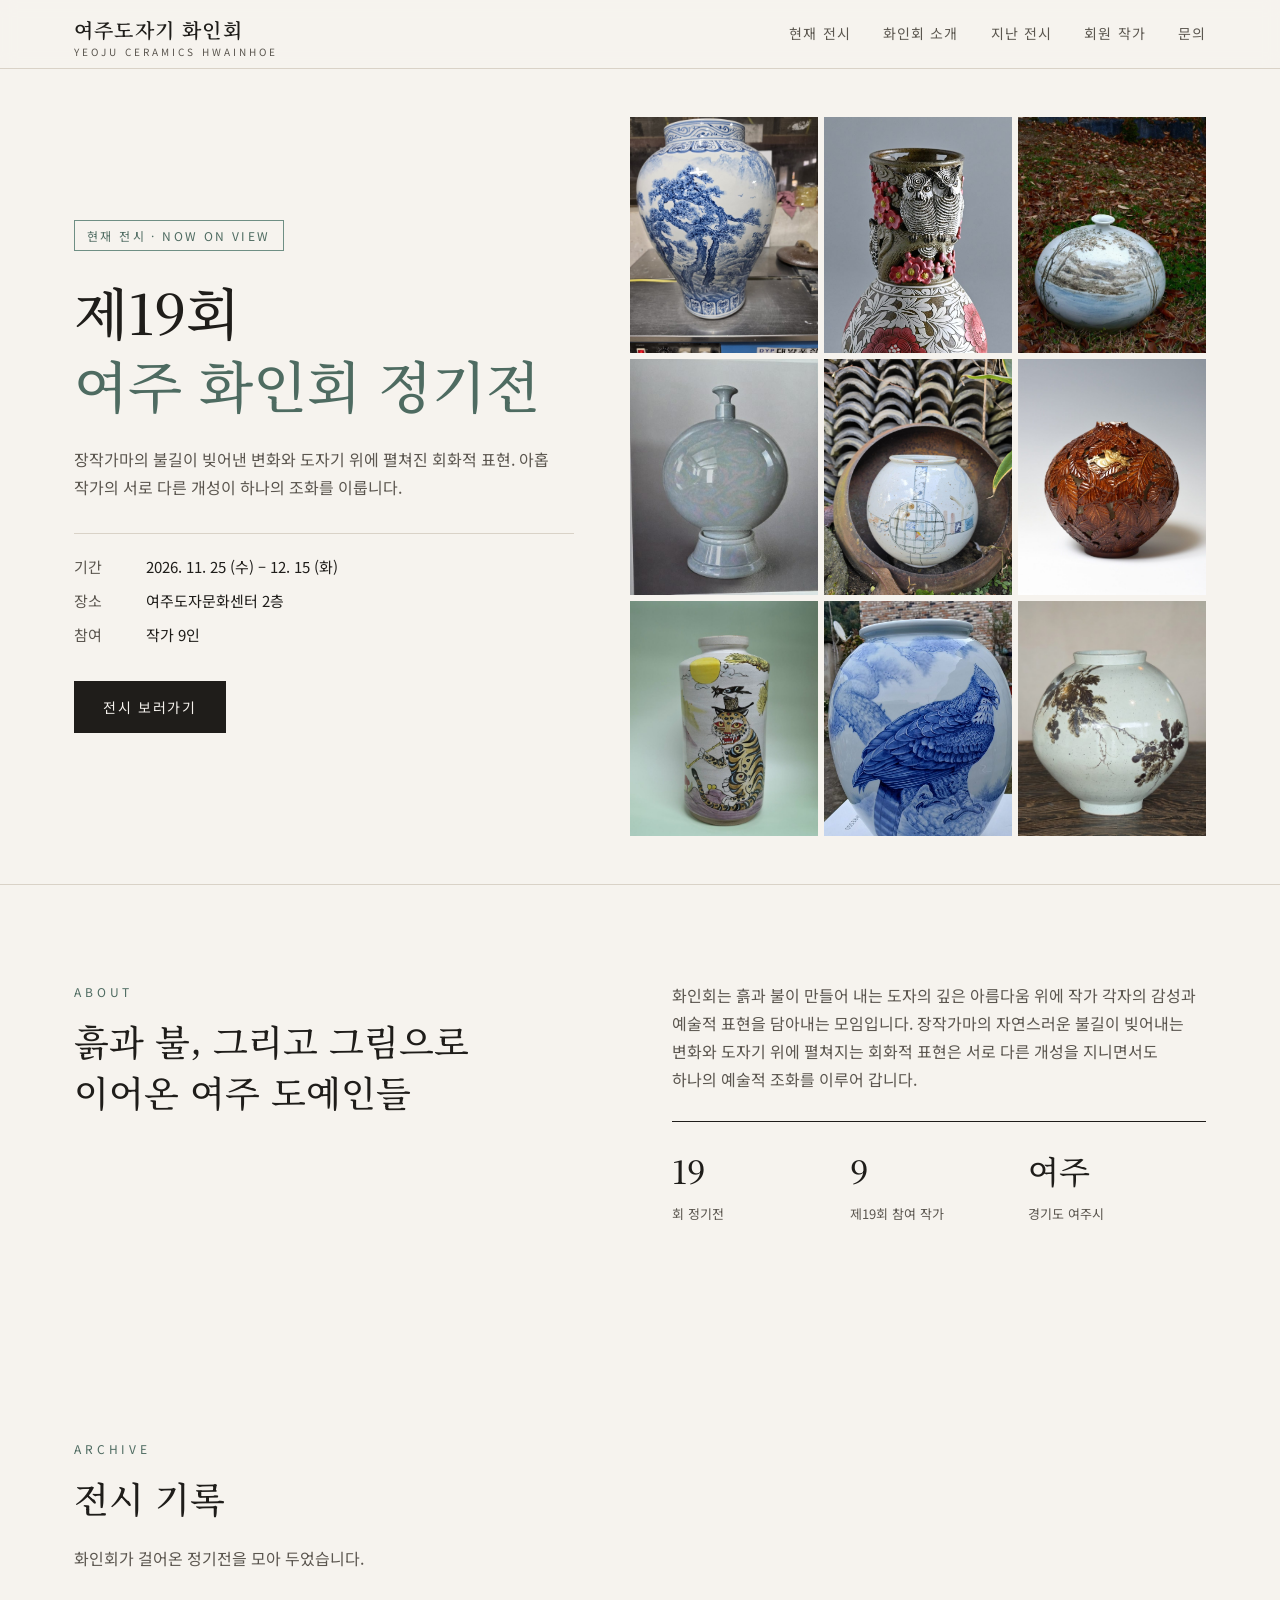
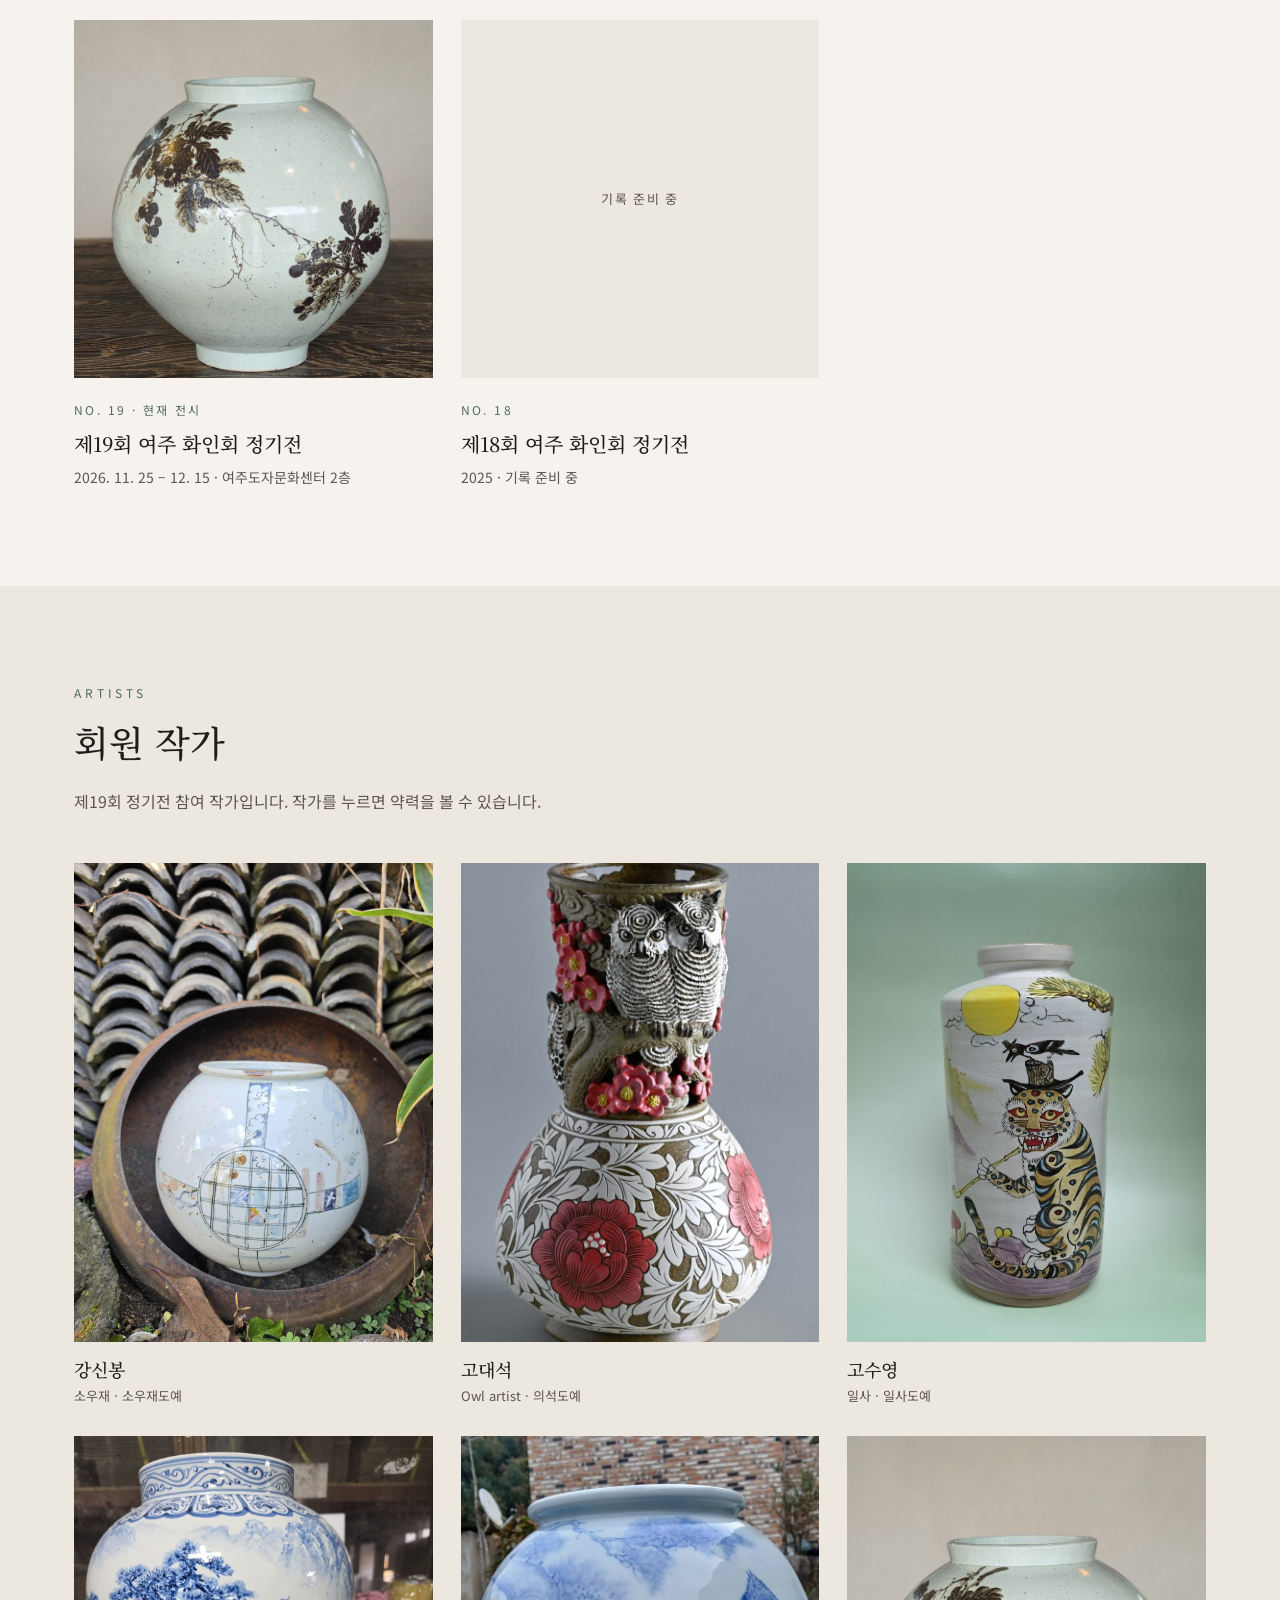
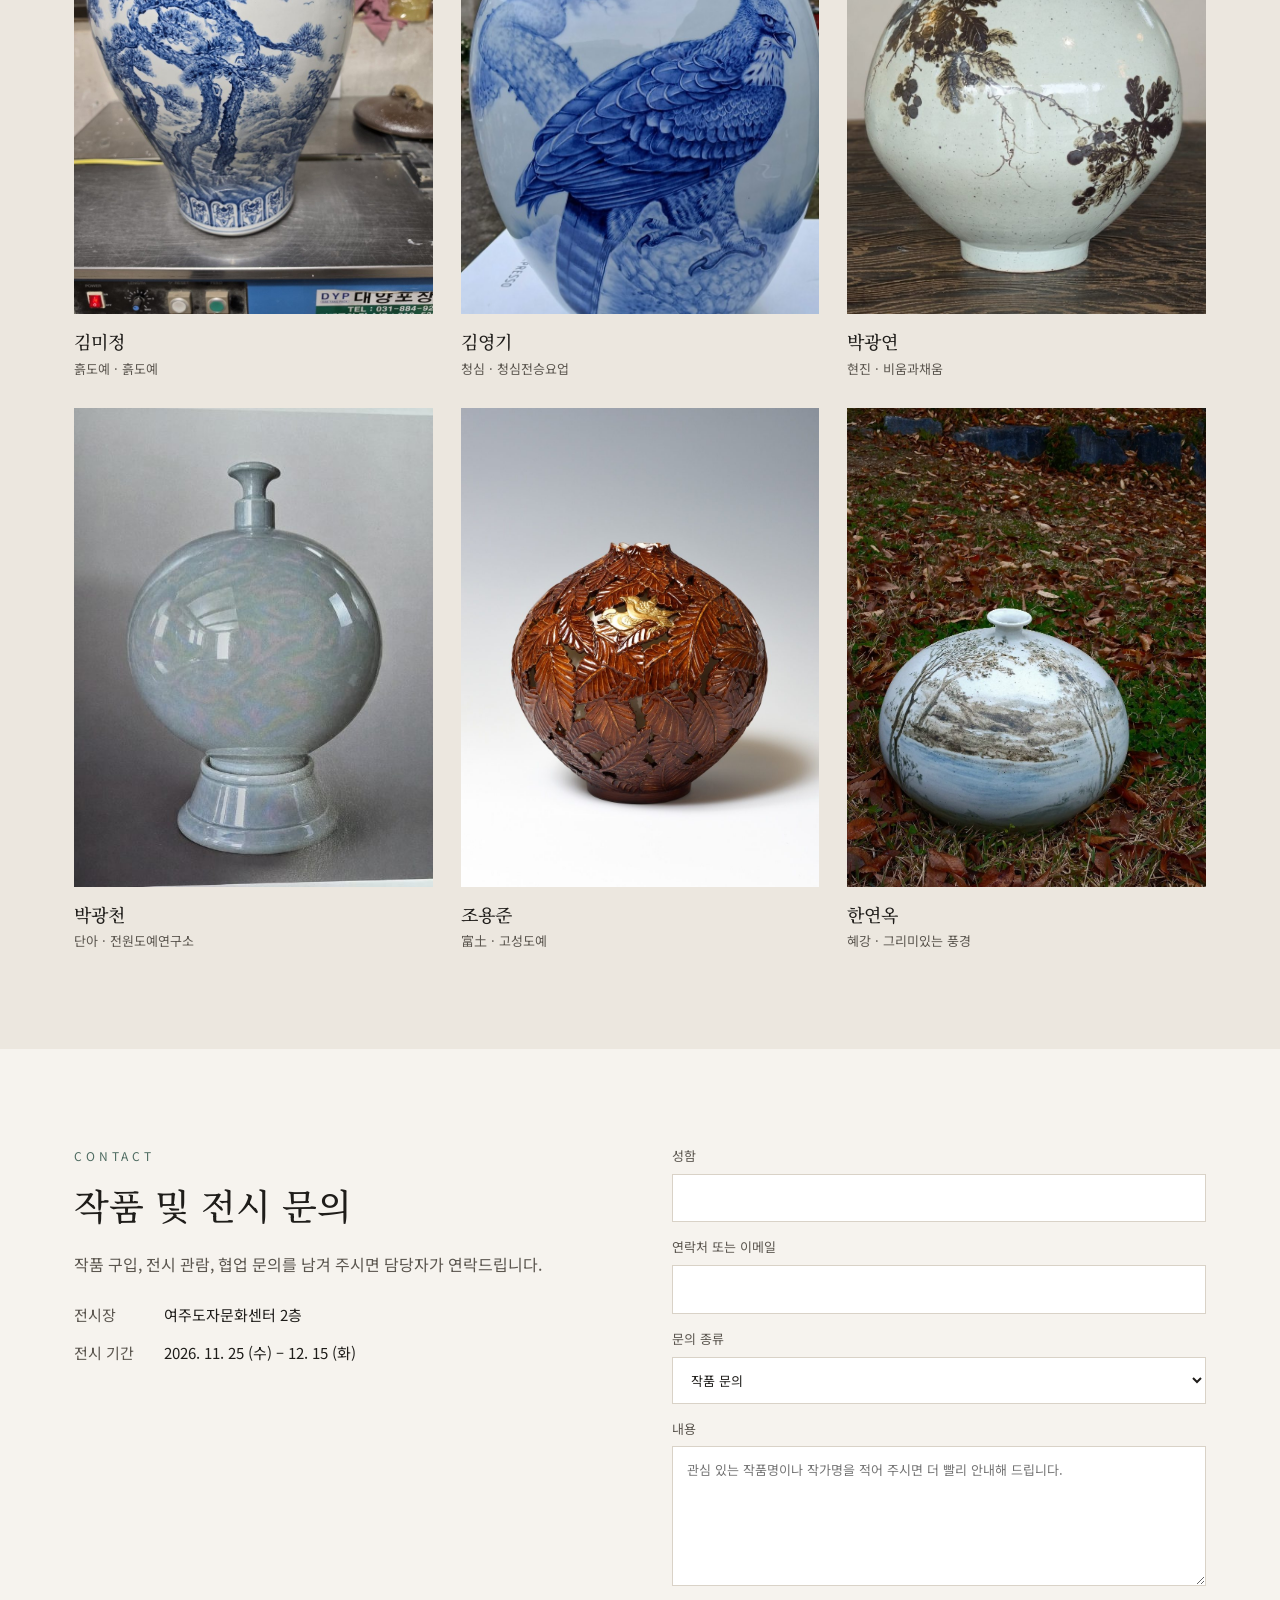
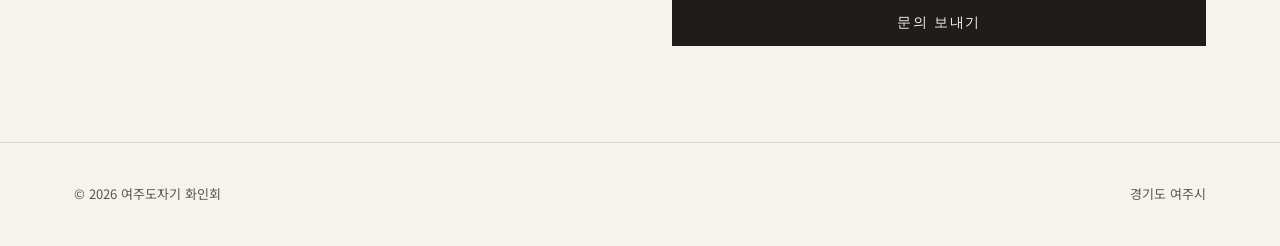
==== commit 92d893ab: "메인 히어로를 참여 작가 9인 작품 모자이크로 변경 Co-Authored-By: Claude Opus 5.5 <noreply@anthropic.com> Claude-Session:" ====
--- a/index.html
+++ b/index.html
@@ -40,7 +40,17 @@
       </dl>
       <a href="exhibitions/19th/" class="btn solid">전시 보러가기</a>
     </div>
-    <a class="visual" href="exhibitions/19th/"><img src="assets/img/19th/kang-sinbong.jpg" alt="강신봉 작가의 달항아리, 장작가마 앞에서"></a>
+    <div class="visual mosaic" aria-label="제19회 정기전 참여 작가 9인의 작품">
+      <a href="exhibitions/19th/#kim-mijeong"><img src="assets/img/19th/kim-mijeong.jpg" alt="김미정 작가의 백자용춤 청화산수"><span>김미정</span></a>
+      <a href="exhibitions/19th/#go-daeseok"><img src="assets/img/19th/go-daeseok.jpg" alt="고대석 작가의 추억2" style="object-position:center 25%"><span>고대석</span></a>
+      <a href="exhibitions/19th/#han-yeonok"><img src="assets/img/19th/han-yeonok.jpg" alt="한연옥 작가의 자연을 품다"><span>한연옥</span></a>
+      <a href="exhibitions/19th/#park-gwangcheon"><img src="assets/img/19th/park-gwangcheon.jpg" alt="박광천 작가의 원앙문 입호"><span>박광천</span></a>
+      <a href="exhibitions/19th/#kang-sinbong"><img src="assets/img/19th/kang-sinbong.jpg" alt="강신봉 작가의 무제"><span>강신봉</span></a>
+      <a href="exhibitions/19th/#jo-yongjun"><img src="assets/img/19th/jo-yongjun.jpg" alt="조용준 작가의 가을"><span>조용준</span></a>
+      <a href="exhibitions/19th/#go-suyeong"><img src="assets/img/19th/go-suyeong.jpg" alt="고수영 작가의 까치와 호랑이"><span>고수영</span></a>
+      <a href="exhibitions/19th/#kim-yeonggi"><img src="assets/img/19th/kim-yeonggi.jpg" alt="김영기 작가의 출품작"><span>김영기</span></a>
+      <a href="exhibitions/19th/#park-gwangyeon"><img src="assets/img/19th/park-gwangyeon.jpg" alt="박광연 작가의 출품작"><span>박광연</span></a>
+    </div>
   </div>
 </section>
 
@@ -117,8 +127,10 @@
         <dt>전시 기간</dt><dd>2026. 11. 25 (수) – 12. 15 (화)</dd>
       </dl>
     </div>
-    <!-- 문의 양식: Formspree 등에서 받은 주소를 action에 넣으면 작동합니다 -->
-    <form class="inquiry" action="https://formspree.io/f/YOUR_FORM_ID" method="POST">
+    <!-- 문의 양식: 구글 Apps Script(홈페이지 문의 접수) → 시트 저장 + 메일 알림 -->
+    <form class="inquiry" action="https://script.google.com/macros/s/AKfycbzSGkYzuGvQp_G6xVHZZHuydilduFrVXoZ3H0_-JMAJZCFAsgzDZS4NiYXvOauJ6zCG/exec" method="POST">
+      <input type="hidden" name="site" value="여주도자기 화인회">
+      <input type="text" name="website" tabindex="-1" autocomplete="off" class="hp" aria-hidden="true">
       <label>성함<input name="name" required></label>
       <label>연락처 또는 이메일<input name="contact" required></label>
       <label>문의 종류
--- a/assets/css/style.css
+++ b/assets/css/style.css
@@ -161,3 +161,17 @@
 .form-msg{font-size:14px;color:var(--celadon-d)}
 @media (max-width:900px){.profiles{grid-template-columns:1fr}.artist-grid{grid-template-columns:repeat(2,1fr)}}
 @media (max-width:640px){.profile{grid-template-columns:88px 1fr;gap:16px;padding:18px}.profile img{width:88px;height:110px}}
+
+/* 스팸 방지용 숨김 칸 */
+.hp{position:absolute;left:-9999px;width:1px;height:1px;opacity:0}
+
+/* 메인 히어로: 참여 작가 9인 작품 모자이크 */
+.hero .visual.mosaic{display:grid;grid-template-columns:repeat(3,1fr);grid-template-rows:repeat(3,1fr);gap:6px;background:transparent}
+.mosaic a{position:relative;overflow:hidden;background:var(--paper-2);display:block}
+.mosaic img{width:100%;height:100%;object-fit:cover;transition:transform .6s,filter .4s}
+.hero .visual.mosaic:hover img{transform:none}
+.mosaic a:hover img{transform:scale(1.06);filter:brightness(.82)}
+.mosaic span{position:absolute;left:0;right:0;bottom:0;padding:18px 10px 8px;font-size:13px;letter-spacing:.08em;color:#fff;background:linear-gradient(transparent,rgba(0,0,0,.45));opacity:0;transition:opacity .3s}
+.mosaic a:hover span,.mosaic a:focus span{opacity:1}
+@media (max-width:900px){.hero .visual.mosaic{aspect-ratio:1/1;gap:4px}}
+@media (hover:none){.mosaic span{opacity:1;font-size:11px;padding:14px 6px 5px}}
